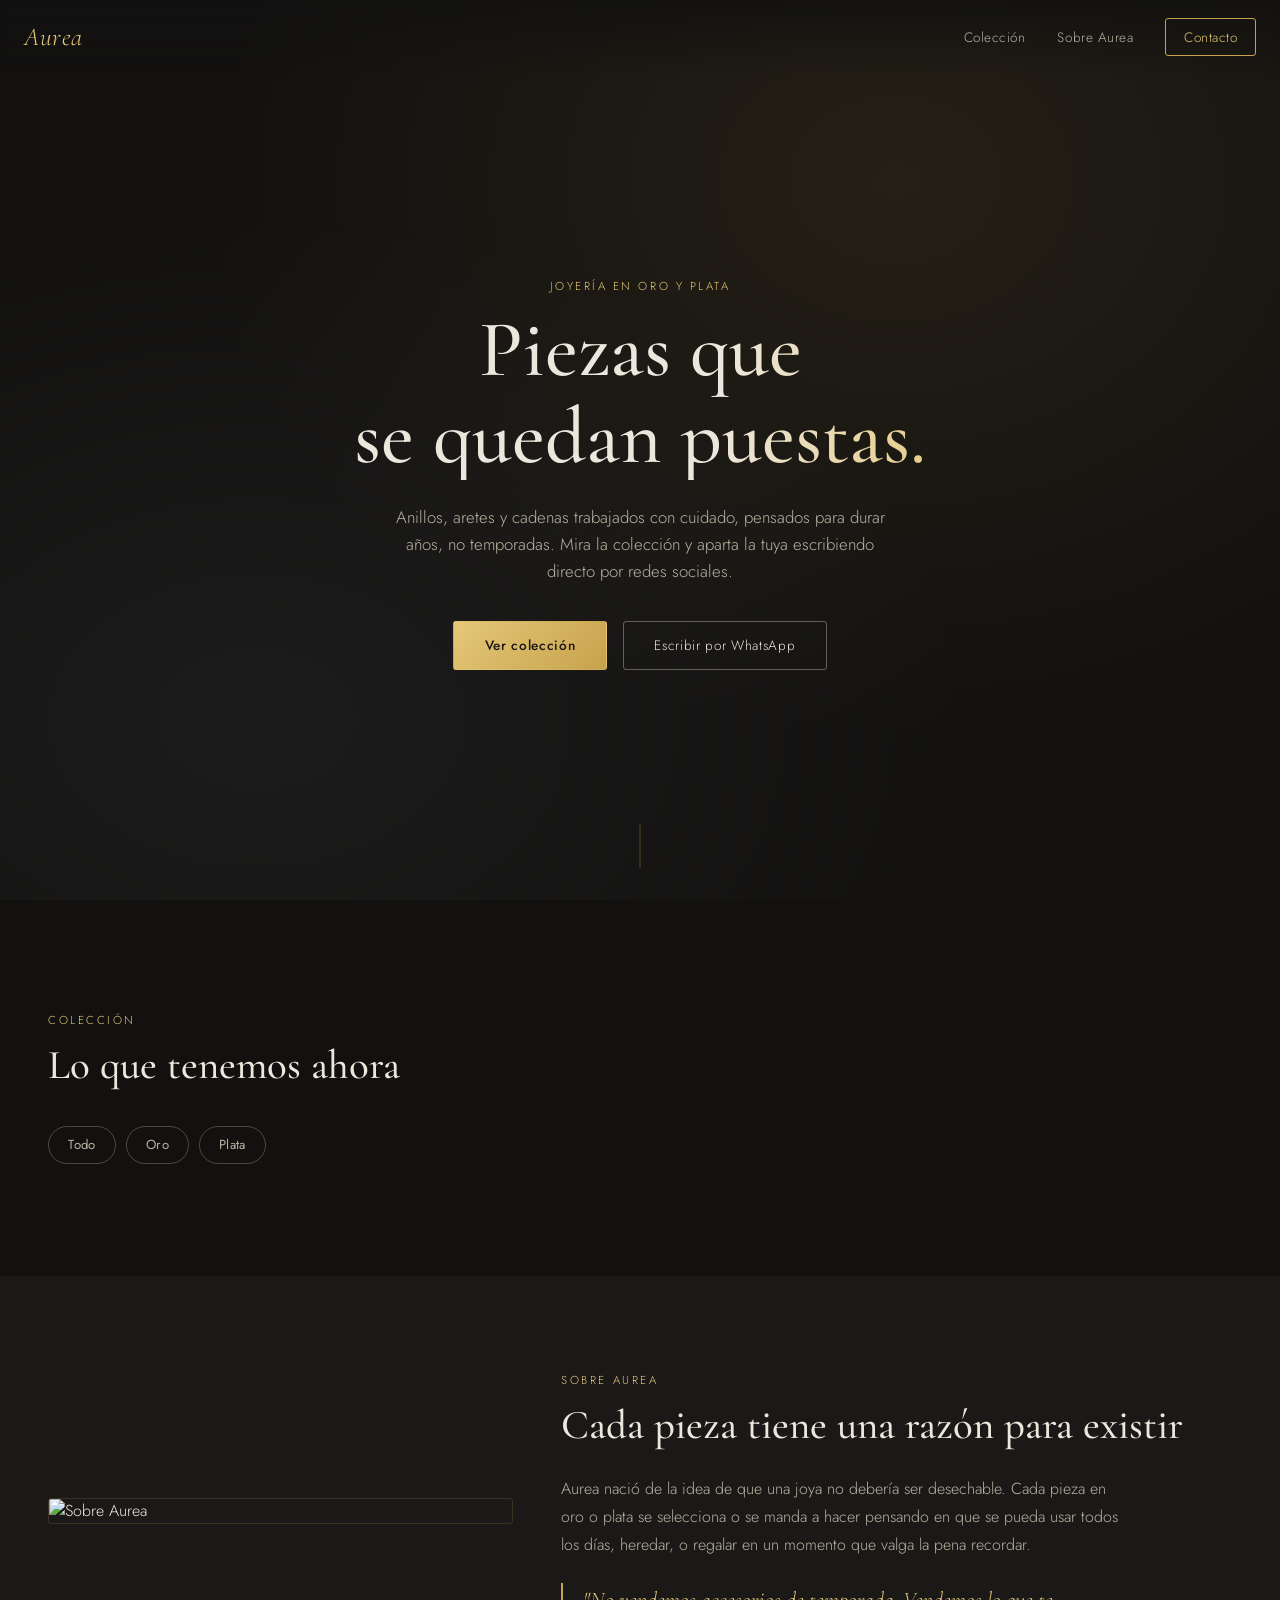
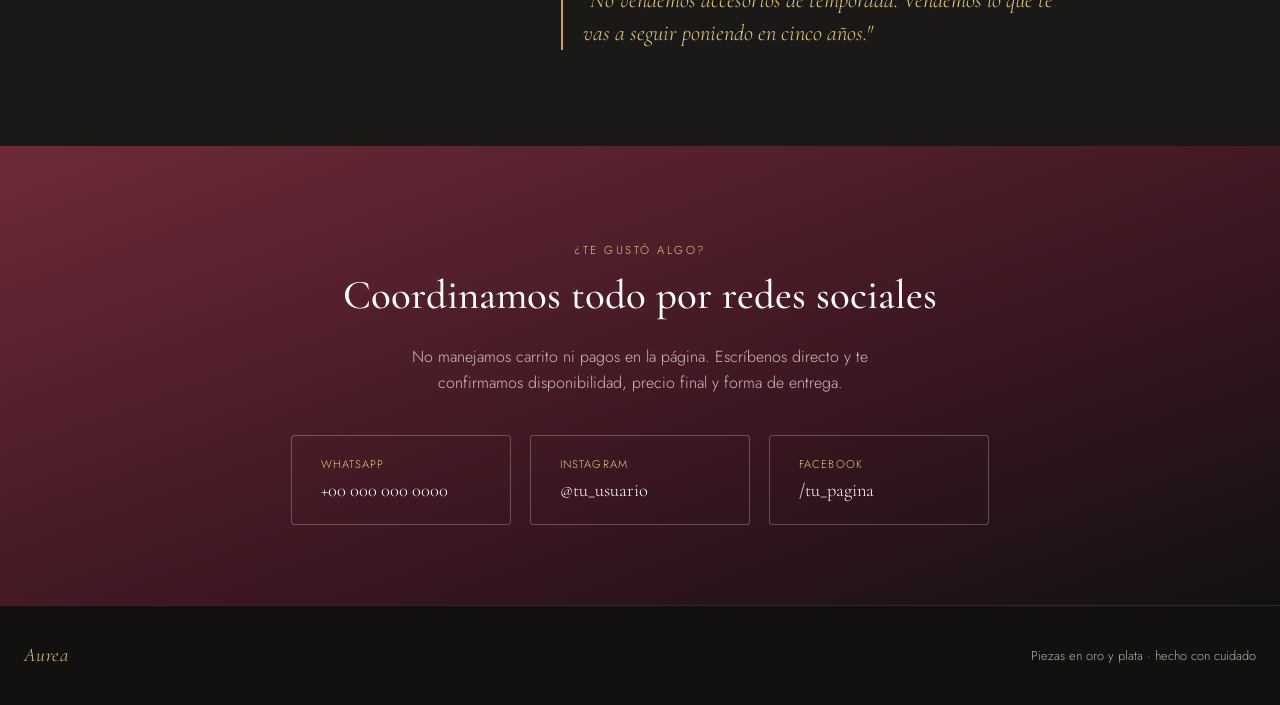
==== index.html @ 44db47fa "Add files via upload" ====
<!DOCTYPE html>
<html lang="es">
<head>
<meta charset="UTF-8">
<meta name="viewport" content="width=device-width, initial-scale=1.0">
<title>Aurea — Joyería en oro y plata</title>
<meta name="description" content="Piezas en oro y plata trabajadas con cuidado. Mira la colección y escríbenos por redes sociales.">

<!-- Fonts -->
<link rel="preconnect" href="https://fonts.googleapis.com">
<link rel="preconnect" href="https://fonts.gstatic.com" crossorigin>
<link href="https://fonts.googleapis.com/css2?family=Cormorant+Garamond:ital,wght@0,400;0,500;0,600;1,500&family=Jost:wght@300;400;500;600&display=swap" rel="stylesheet">

<!-- Bootstrap -->
<link href="https://cdn.jsdelivr.net/npm/bootstrap@5.3.8/dist/css/bootstrap.min.css" rel="stylesheet">
<!-- Estilos propios -->
<link href="assets/css/style.css" rel="stylesheet">
</head>
<body>

<!-- ============ NAV ============ -->
<nav class="site-nav" x-data="{ open: false }">
  <div class="nav-inner">
    <a href="#top" class="wordmark">Aurea</a>

    <button class="nav-toggle" @click="open = !open" :aria-expanded="open" aria-label="Abrir menú">
      <span></span><span></span><span></span>
    </button>

    <div class="nav-links" :class="{ 'is-open': open }">
      <a href="#coleccion" @click="open = false">Colección</a>
      <a href="#sobre" @click="open = false">Sobre Aurea</a>
      <a href="#contacto" @click="open = false" class="nav-cta">Contacto</a>
    </div>
  </div>
</nav>

<!-- ============ HERO ============ -->
<header id="top" class="hero">
  <div class="hero-inner">
    <p class="eyebrow" data-anim="eyebrow">Joyería en oro y plata</p>
    <h1 class="hero-title" data-anim="title">
      <span class="line">Piezas que</span>
      <span class="line">se quedan puestas.</span>
    </h1>
    <p class="hero-sub" data-anim="sub">
      Anillos, aretes y cadenas trabajados con cuidado, pensados para durar años, no temporadas.
      Mira la colección y aparta la tuya escribiendo directo por redes sociales.
    </p>
    <div class="hero-actions" data-anim="actions">
      <a href="#coleccion" class="btn-plate btn-plate--gold">Ver colección</a>
      <a href="https://wa.me/00000000000?text=Hola%2C%20vi%20tu%20cat%C3%A1logo%20y%20me%20interesa%20una%20pieza"
         target="_blank" rel="noopener" class="btn-plate btn-plate--outline">Escribir por WhatsApp</a>
    </div>
  </div>
  <div class="hero-scroll" aria-hidden="true"><span></span></div>
</header>

<!-- ============ COLECCIÓN ============ -->
<section id="coleccion" class="catalog" x-data="catalog()">
  <div class="container-fluid px-4 px-md-5">

    <div class="section-head">
      <p class="eyebrow">Colección</p>
      <h2 class="section-title">Lo que tenemos ahora</h2>
    </div>

    <div class="filter-row" role="tablist" aria-label="Filtrar por material">
      <button class="filter-chip" :class="{ active: filter === 'todo' }" @click="filter = 'todo'">Todo</button>
      <button class="filter-chip" :class="{ active: filter === 'oro' }" @click="filter = 'oro'">Oro</button>
      <button class="filter-chip" :class="{ active: filter === 'plata' }" @click="filter = 'plata'">Plata</button>
    </div>

    <div class="row g-4 product-grid">
      <template x-for="product in filtered()" :key="product.id">
        <div class="col-12 col-sm-6 col-lg-4 col-xl-3 reveal-item">
          <article class="product-card" @click="openProduct(product)" @mousemove="shine($event)" tabindex="0"
                    @keydown.enter="openProduct(product)">
            <span class="card-shine" aria-hidden="true"></span>
            <div class="product-photo">
              <img :src="product.img" :alt="product.name" loading="lazy">
              <span class="material-tag" x-text="product.material"></span>
            </div>
            <div class="product-info">
              <h3 x-text="product.name"></h3>
              <p class="product-price" x-text="product.price"></p>
            </div>
          </article>
        </div>
      </template>
    </div>

    <!-- Modal detalle de producto -->
    <div class="product-modal" x-show="selected" x-cloak @click.self="selected = null"
         x-transition.opacity>
      <div class="product-modal-panel" x-show="selected" x-transition>
        <button class="modal-close" @click="selected = null" aria-label="Cerrar">&times;</button>
        <template x-if="selected">
          <div class="row g-0">
            <div class="col-12 col-md-6">
              <img :src="selected.img" :alt="selected.name" class="modal-img">
            </div>
            <div class="col-12 col-md-6 modal-body">
              <span class="material-tag" x-text="selected.material"></span>
              <h3 x-text="selected.name"></h3>
              <p class="modal-desc" x-text="selected.desc"></p>
              <p class="product-price" x-text="selected.price"></p>
              <a class="btn-plate btn-plate--gold w-100"
                 :href="'https://wa.me/00000000000?text=Hola%2C%20me%20interesa%20' + encodeURIComponent(selected.name)"
                 target="_blank" rel="noopener">Preguntar por esta pieza</a>
            </div>
          </div>
        </template>
      </div>
    </div>

  </div>
</section>

<!-- ============ SOBRE AUREA ============ -->
<section id="sobre" class="about">
  <div class="container-fluid px-4 px-md-5">
    <div class="row g-5 align-items-center">
      <div class="col-12 col-lg-5 reveal-item">
        <div class="about-frame">
          <img src="https://placehold.co/700x820/1b1917/c7a24c?text=Foto+de+la+marca" alt="Sobre Aurea" loading="lazy">
        </div>
      </div>
      <div class="col-12 col-lg-7 reveal-item">
        <p class="eyebrow">Sobre Aurea</p>
        <h2 class="section-title">Cada pieza tiene una razón para existir</h2>
        <p class="about-text">
          Aurea nació de la idea de que una joya no debería ser desechable. Cada pieza en oro o plata
          se selecciona o se manda a hacer pensando en que se pueda usar todos los días, heredar,
          o regalar en un momento que valga la pena recordar.
        </p>
        <blockquote class="pull-quote">
          "No vendemos accesorios de temporada. Vendemos lo que te vas a seguir poniendo en cinco años."
        </blockquote>
      </div>
    </div>
  </div>
</section>

<!-- ============ CONTACTO ============ -->
<section id="contacto" class="contact">
  <div class="container-fluid px-4 px-md-5">
    <p class="eyebrow eyebrow--light">¿Te gustó algo?</p>
    <h2 class="section-title section-title--light">Coordinamos todo por redes sociales</h2>
    <p class="contact-sub">
      No manejamos carrito ni pagos en la página. Escríbenos directo y te confirmamos disponibilidad,
      precio final y forma de entrega.
    </p>

    <div class="contact-plates">
      <a href="https://wa.me/00000000000" target="_blank" rel="noopener" class="contact-plate">
        <span class="contact-plate__label">WhatsApp</span>
        <span class="contact-plate__value">+00 000 000 0000</span>
      </a>
      <a href="https://instagram.com/tu_usuario" target="_blank" rel="noopener" class="contact-plate">
        <span class="contact-plate__label">Instagram</span>
        <span class="contact-plate__value">@tu_usuario</span>
      </a>
      <a href="https://facebook.com/tu_pagina" target="_blank" rel="noopener" class="contact-plate">
        <span class="contact-plate__label">Facebook</span>
        <span class="contact-plate__value">/tu_pagina</span>
      </a>
    </div>
  </div>
</section>

<footer class="site-footer">
  <span class="wordmark wordmark--small">Aurea</span>
  <span class="footer-note">Piezas en oro y plata · hecho con cuidado</span>
</footer>

<!-- ============ SCRIPTS ============ -->
<script src="https://cdn.jsdelivr.net/npm/bootstrap@5.3.8/dist/js/bootstrap.bundle.min.js"></script>
<script src="https://cdnjs.cloudflare.com/ajax/libs/animejs/3.2.1/anime.min.js"></script>
<script src="assets/js/app.js"></script>
<script defer src="https://cdn.jsdelivr.net/npm/alpinejs@3.x.x/dist/cdn.min.js"></script>
</body>
</html>
---- assets/css/style.css ----
/* ==========================================================
   Design tokens
   ========================================================== */
:root{
  --bg:            #121110;
  --bg-soft:       #1b1917;
  --bg-card:       #1f1c19;
  --ink:           #ECE7DC;
  --ink-dim:       #b9b2a2;
  --gold:          #c7a24c;
  --gold-soft:     #e4c878;
  --silver:        #c6cbd1;
  --wine:          #6e2a38;
  --wine-soft:     #8a3a4a;

  --font-display:  'Cormorant Garamond', Georgia, serif;
  --font-body:     'Jost', 'Segoe UI', sans-serif;

  --radius-card:   3px;
  --edge:          1px solid rgba(199,162,76,0.18);
}

[x-cloak]{ display:none !important; }

*{ box-sizing:border-box; }

html{ scroll-behavior:smooth; }

body{
  background:var(--bg);
  color:var(--ink);
  font-family:var(--font-body);
  font-weight:300;
  margin:0;
  overflow-x:hidden;
}

a{ color:inherit; text-decoration:none; }

img{ max-width:100%; display:block; }

.eyebrow{
  font-family:var(--font-body);
  text-transform:uppercase;
  letter-spacing:0.22em;
  font-size:0.72rem;
  color:var(--gold-soft);
  margin-bottom:0.75rem;
}
.eyebrow--light{ color:var(--gold-soft); }

.section-title{
  font-family:var(--font-display);
  font-weight:500;
  font-size:clamp(1.9rem, 3.2vw, 2.8rem);
  color:var(--ink);
  margin-bottom:1.5rem;
}
.section-title--light{ color:#fff; }

.section-head{ margin-bottom:2.25rem; }

/* focus visibility for keyboard users */
a:focus-visible,
button:focus-visible,
.product-card:focus-visible{
  outline:2px solid var(--gold-soft);
  outline-offset:3px;
}

@media (prefers-reduced-motion: reduce){
  *{ animation:none !important; transition:none !important; }
}

/* ==========================================================
   Nav
   ========================================================== */
.site-nav{
  position:fixed;
  top:0; left:0; right:0;
  z-index:100;
  background:linear-gradient(to bottom, rgba(18,17,16,0.85), rgba(18,17,16,0));
  backdrop-filter:blur(2px);
}
.nav-inner{
  max-width:1400px;
  margin:0 auto;
  padding:1.1rem 1.5rem;
  display:flex;
  align-items:center;
  justify-content:space-between;
}
.wordmark{
  font-family:var(--font-display);
  font-style:italic;
  font-size:1.6rem;
  letter-spacing:0.02em;
  color:var(--gold-soft);
}
.wordmark--small{ font-size:1.2rem; }

.nav-links{
  display:flex;
  align-items:center;
  gap:2rem;
  font-size:0.85rem;
  letter-spacing:0.04em;
}
.nav-links a{ color:var(--ink-dim); transition:color .2s; }
.nav-links a:hover{ color:var(--gold-soft); }
.nav-cta{
  border:1px solid var(--gold);
  padding:0.5rem 1.1rem;
  border-radius:var(--radius-card);
  color:var(--gold-soft) !important;
}

.nav-toggle{
  display:none;
  flex-direction:column;
  gap:5px;
  background:none;
  border:none;
  padding:6px;
  cursor:pointer;
}
.nav-toggle span{
  width:22px; height:1px; background:var(--ink);
}

@media (max-width: 767px){
  .nav-toggle{ display:flex; }
  .nav-links{
    position:absolute;
    top:100%; left:0; right:0;
    flex-direction:column;
    align-items:flex-start;
    gap:1.1rem;
    background:var(--bg-soft);
    padding:1.5rem;
    border-top:var(--edge);
    display:none;
  }
  .nav-links.is-open{ display:flex; }
}

/* ==========================================================
   Hero
   ========================================================== */
.hero{
  min-height:100vh;
  display:flex;
  align-items:center;
  justify-content:center;
  position:relative;
  padding:7rem 1.5rem 4rem;
  background:
    radial-gradient(ellipse at 70% 20%, rgba(199,162,76,0.10), transparent 55%),
    radial-gradient(ellipse at 20% 80%, rgba(198,203,209,0.06), transparent 50%),
    var(--bg);
  text-align:center;
}
.hero-inner{ max-width:820px; }

.hero-title{
  font-family:var(--font-display);
  font-weight:500;
  font-size:clamp(2.6rem, 7vw, 5rem);
  line-height:1.08;
  margin:0 0 1.5rem;
  background:linear-gradient(100deg, var(--ink) 30%, var(--gold-soft) 50%, var(--ink) 70%);
  background-size:220% 100%;
  -webkit-background-clip:text;
  background-clip:text;
  color:transparent;
}
.hero-title .line{ display:block; }

.hero-sub{
  color:var(--ink-dim);
  font-size:1.05rem;
  max-width:520px;
  margin:0 auto 2.25rem;
  line-height:1.6;
}

.hero-actions{
  display:flex;
  gap:1rem;
  justify-content:center;
  flex-wrap:wrap;
}

.hero-scroll{
  position:absolute;
  bottom:2rem; left:50%;
  transform:translateX(-50%);
  width:1px; height:44px;
  background:rgba(199,162,76,0.35);
  overflow:hidden;
}
.hero-scroll span{
  position:absolute;
  top:-44px; left:0;
  width:1px; height:44px;
  background:var(--gold-soft);
  animation:scrollDrip 2.2s ease-in-out infinite;
}
@keyframes scrollDrip{
  0%{ top:-44px; }
  60%{ top:44px; }
  100%{ top:44px; }
}

/* ==========================================================
   Buttons ("plates")
   ========================================================== */
.btn-plate{
  display:inline-flex;
  align-items:center;
  justify-content:center;
  padding:0.85rem 1.9rem;
  font-size:0.85rem;
  letter-spacing:0.05em;
  border-radius:var(--radius-card);
  border:1px solid transparent;
  transition:transform .25s ease, box-shadow .25s ease, background .25s ease;
}
.btn-plate--gold{
  background:linear-gradient(135deg, var(--gold-soft), var(--gold));
  color:#1b1611;
  font-weight:500;
}
.btn-plate--gold:hover{
  transform:translateY(-2px);
  box-shadow:0 10px 24px -8px rgba(199,162,76,0.55);
}
.btn-plate--outline{
  border-color:rgba(236,231,220,0.35);
  color:var(--ink);
}
.btn-plate--outline:hover{
  border-color:var(--gold-soft);
  color:var(--gold-soft);
}

/* ==========================================================
   Catalog
   ========================================================== */
.catalog{ padding:7rem 0 6rem; }

.filter-row{
  display:flex;
  gap:0.6rem;
  margin-bottom:2.5rem;
  flex-wrap:wrap;
}
.filter-chip{
  background:transparent;
  border:1px solid rgba(236,231,220,0.25);
  color:var(--ink-dim);
  padding:0.5rem 1.2rem;
  border-radius:999px;
  font-size:0.82rem;
  letter-spacing:0.03em;
  cursor:pointer;
  transition:all .2s ease;
}
.filter-chip:hover{ border-color:var(--gold-soft); color:var(--ink); }
.filter-chip.active{
  background:var(--gold-soft);
  border-color:var(--gold-soft);
  color:#1b1611;
}

.product-card{
  position:relative;
  background:var(--bg-card);
  border:var(--edge);
  border-radius:var(--radius-card);
  overflow:hidden;
  cursor:pointer;
  height:100%;
  transition:transform .3s ease, border-color .3s ease;
}
.product-card:hover{
  transform:translateY(-4px);
  border-color:rgba(199,162,76,0.45);
}

.card-shine{
  position:absolute;
  inset:0;
  pointer-events:none;
  background:radial-gradient(circle 180px at var(--mx,50%) var(--my,50%), rgba(255,255,255,0.10), transparent 60%);
  opacity:0;
  transition:opacity .25s ease;
  z-index:2;
}
.product-card:hover .card-shine{ opacity:1; }

.product-photo{
  position:relative;
  aspect-ratio:4/5;
  overflow:hidden;
  background:var(--bg-soft);
}
.product-photo img{
  width:100%; height:100%;
  object-fit:cover;
}
.material-tag{
  position:absolute;
  top:0.8rem; left:0.8rem;
  background:rgba(18,17,16,0.75);
  color:var(--gold-soft);
  font-size:0.68rem;
  letter-spacing:0.08em;
  text-transform:uppercase;
  padding:0.3rem 0.7rem;
  border-radius:999px;
}
.product-info{ padding:1.1rem 1.2rem 1.3rem; }
.product-info h3{
  font-family:var(--font-display);
  font-size:1.15rem;
  font-weight:500;
  margin:0 0 0.3rem;
}
.product-price{
  color:var(--ink-dim);
  font-size:0.9rem;
  margin:0;
}

/* ==========================================================
   Product modal
   ========================================================== */
.product-modal{
  position:fixed;
  inset:0;
  z-index:200;
  background:rgba(10,9,8,0.82);
  display:flex;
  align-items:center;
  justify-content:center;
  padding:1.5rem;
}
.product-modal-panel{
  position:relative;
  background:var(--bg-card);
  border:var(--edge);
  border-radius:var(--radius-card);
  max-width:820px;
  width:100%;
  max-height:88vh;
  overflow:auto;
}
.modal-img{ width:100%; height:100%; object-fit:cover; min-height:280px; }
.modal-body{ padding:2rem; }
.modal-body h3{
  font-family:var(--font-display);
  font-size:1.6rem;
  margin:0.6rem 0 0.8rem;
}
.modal-desc{ color:var(--ink-dim); line-height:1.6; margin-bottom:1rem; }
.modal-close{
  position:absolute;
  top:0.8rem; right:0.8rem;
  background:rgba(18,17,16,0.6);
  border:none;
  color:var(--ink);
  width:36px; height:36px;
  border-radius:50%;
  font-size:1.4rem;
  line-height:1;
  cursor:pointer;
  z-index:3;
}

/* ==========================================================
   About
   ========================================================== */
.about{ padding:6rem 0; background:var(--bg-soft); }
.about-frame{
  border:var(--edge);
  border-radius:var(--radius-card);
  overflow:hidden;
}
.about-text{ color:var(--ink-dim); line-height:1.75; margin-bottom:1.5rem; max-width:560px; }
.pull-quote{
  font-family:var(--font-display);
  font-style:italic;
  font-size:1.4rem;
  color:var(--gold-soft);
  border-left:2px solid var(--gold);
  padding-left:1.2rem;
  margin:0;
  max-width:520px;
}

/* ==========================================================
   Contact
   ========================================================== */
.contact{
  padding:6rem 0 5rem;
  background:linear-gradient(160deg, var(--wine) 0%, #3a1620 60%, var(--bg) 100%);
  text-align:center;
}
.contact-sub{
  color:rgba(236,231,220,0.8);
  max-width:520px;
  margin:0 auto 2.5rem;
  line-height:1.6;
}
.contact-plates{
  display:flex;
  gap:1.2rem;
  justify-content:center;
  flex-wrap:wrap;
}
.contact-plate{
  display:flex;
  flex-direction:column;
  align-items:flex-start;
  gap:0.3rem;
  padding:1.2rem 1.8rem;
  border:1px solid rgba(236,231,220,0.28);
  border-radius:var(--radius-card);
  min-width:220px;
  transition:transform .25s ease, border-color .25s ease, background .25s ease;
}
.contact-plate:hover{
  transform:translateY(-3px);
  border-color:var(--gold-soft);
  background:rgba(236,231,220,0.06);
}
.contact-plate__label{
  text-transform:uppercase;
  letter-spacing:0.1em;
  font-size:0.7rem;
  color:var(--gold-soft);
}
.contact-plate__value{
  font-family:var(--font-display);
  font-size:1.15rem;
  color:#fff;
}

/* ==========================================================
   Footer
   ========================================================== */
.site-footer{
  padding:2.2rem 1.5rem;
  display:flex;
  align-items:center;
  justify-content:space-between;
  flex-wrap:wrap;
  gap:0.8rem;
  border-top:var(--edge);
  color:var(--ink-dim);
  font-size:0.8rem;
}

/* ==========================================================
   Scroll reveal (paired with anime.js)
   ========================================================== */
.reveal-item{
  opacity:0;
  transform:translateY(24px);
}
.reveal-item.is-visible{
  opacity:1;
  transform:none;
}
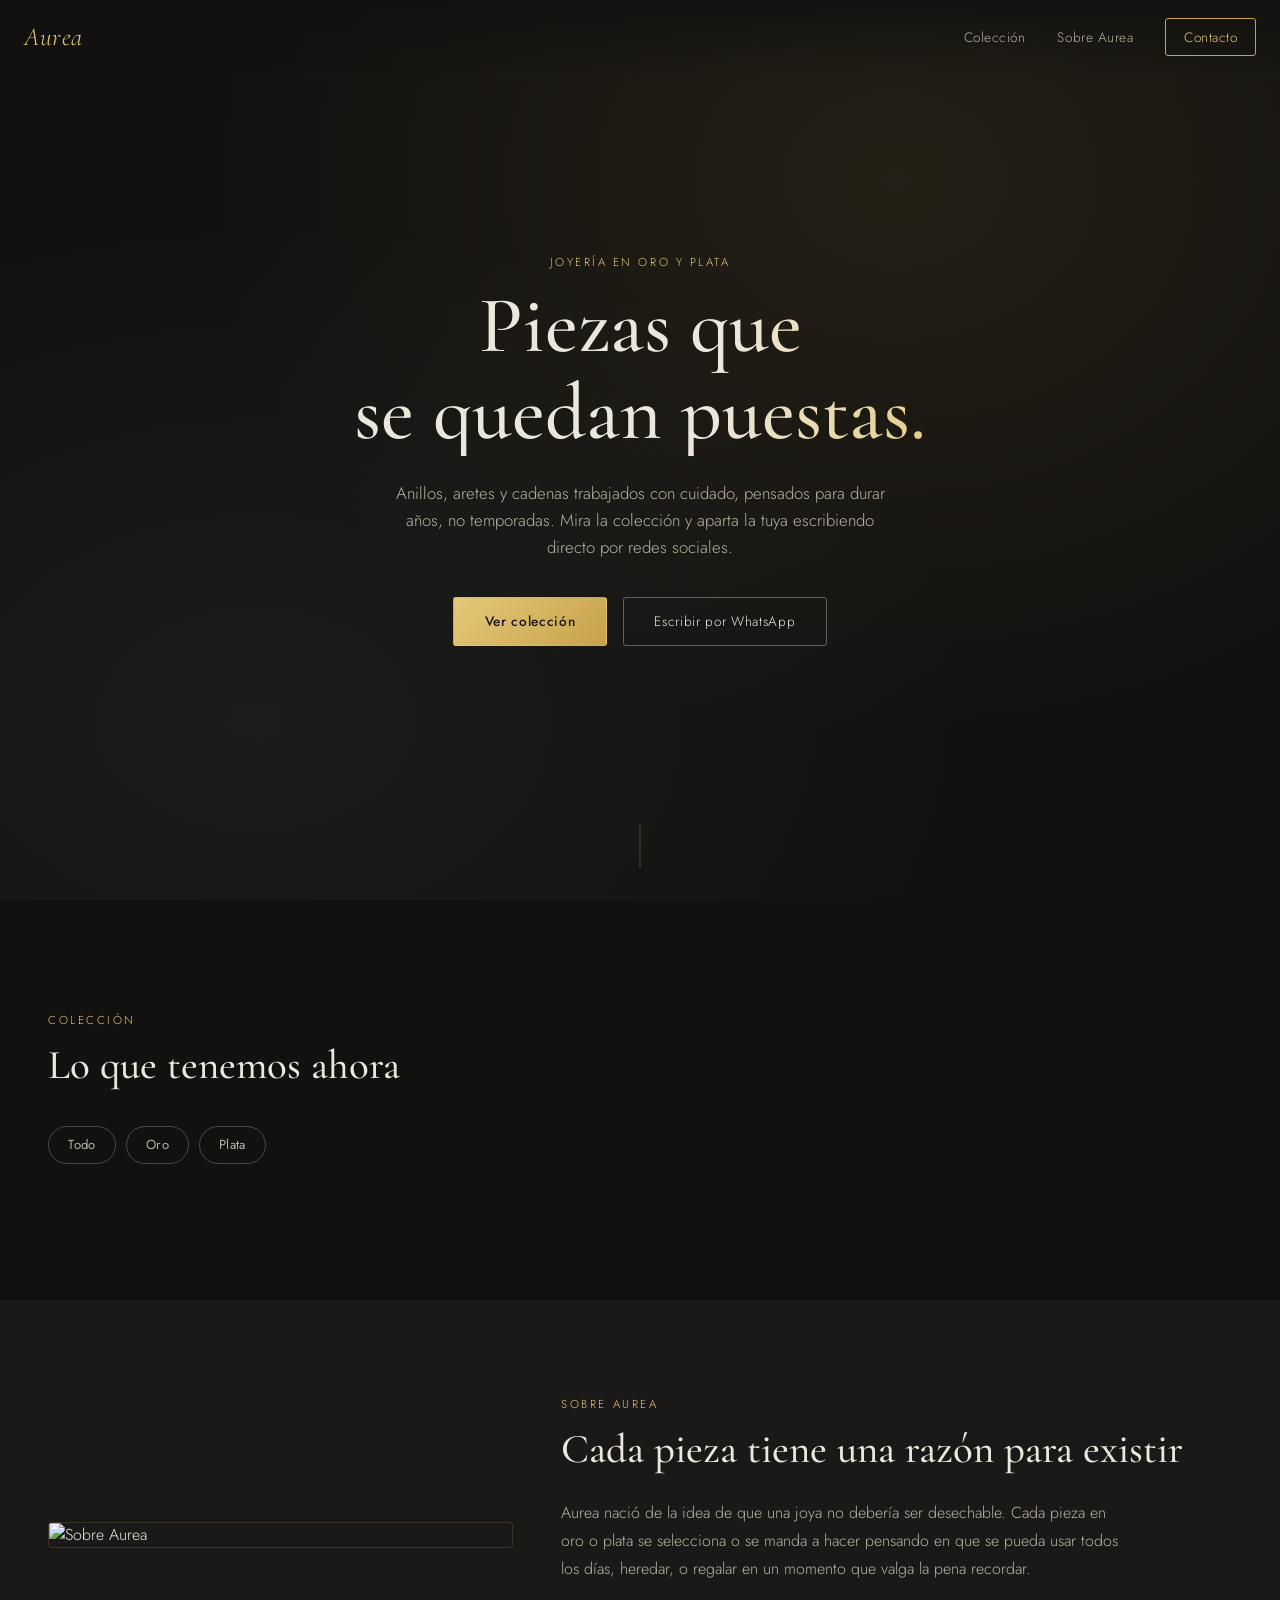
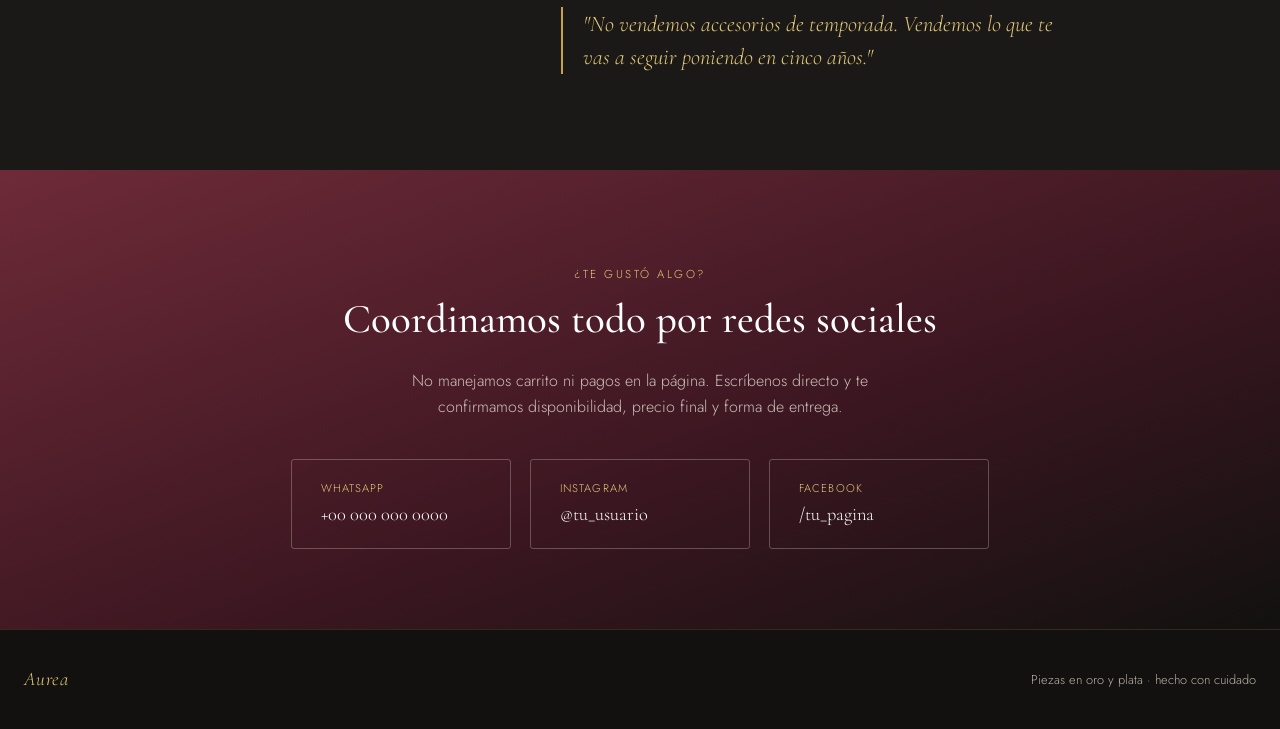
==== commit 19fb96f2: "Add files via upload" ====
--- a/index.html
+++ b/index.html
@@ -12,7 +12,8 @@
 <link href="https://fonts.googleapis.com/css2?family=Cormorant+Garamond:ital,wght@0,400;0,500;0,600;1,500&family=Jost:wght@300;400;500;600&display=swap" rel="stylesheet">
 
 <!-- Bootstrap -->
-<link href="https://cdn.jsdelivr.net/npm/bootstrap@5.3.8/dist/css/bootstrap.min.css" rel="stylesheet">
+<link href="https://cdn.jsdelivr.net/npm/bootstrap@5.3.3/dist/css/bootstrap.min.css" rel="stylesheet">
+
 <!-- Estilos propios -->
 <link href="assets/css/style.css" rel="stylesheet">
 </head>
@@ -71,9 +72,14 @@
       <button class="filter-chip" :class="{ active: filter === 'plata' }" @click="filter = 'plata'">Plata</button>
     </div>
 
-    <div class="row g-4 product-grid">
+    <p class="catalog-status" x-show="loading" x-cloak>Cargando colección…</p>
+    <p class="catalog-status" x-show="!loading && loadError" x-cloak>
+      No se pudo cargar el catálogo. Intenta recargar la página.
+    </p>
+
+    <div class="row g-4 product-grid" x-show="!loading && !loadError" x-cloak>
       <template x-for="product in filtered()" :key="product.id">
-        <div class="col-12 col-sm-6 col-lg-4 col-xl-3 reveal-item">
+        <div class="col-12 col-sm-6 col-lg-4 col-xl-3" x-transition>
           <article class="product-card" @click="openProduct(product)" @mousemove="shine($event)" tabindex="0"
                     @keydown.enter="openProduct(product)">
             <span class="card-shine" aria-hidden="true"></span>
@@ -175,9 +181,9 @@
 </footer>
 
 <!-- ============ SCRIPTS ============ -->
-<script src="https://cdn.jsdelivr.net/npm/bootstrap@5.3.8/dist/js/bootstrap.bundle.min.js"></script>
-<script src="https://cdnjs.cloudflare.com/ajax/libs/animejs/3.2.1/anime.min.js"></script>
+<script src="https://cdn.jsdelivr.net/npm/bootstrap@5.3.3/dist/js/bootstrap.bundle.min.js"></script>
+<script src="https://cdn.jsdelivr.net/npm/animejs/dist/bundles/anime.umd.min.js"></script>
 <script src="assets/js/app.js"></script>
 <script defer src="https://cdn.jsdelivr.net/npm/alpinejs@3.x.x/dist/cdn.min.js"></script>
 </body>
-</html>
+</html>
--- a/assets/css/style.css
+++ b/assets/css/style.css
@@ -189,6 +189,7 @@
   gap:1rem;
   justify-content:center;
   flex-wrap:wrap;
+  margin-bottom:3rem;
 }
 
 .hero-scroll{
@@ -199,6 +200,14 @@
   background:rgba(199,162,76,0.35);
   overflow:hidden;
 }
+
+/* En móvil no hay suficiente alto para el hero + la línea de scroll
+   sin que se encime con los botones, y el gesto de scroll ya es obvio
+   al tacto, así que la ocultamos por completo. */
+@media (max-width: 767px){
+  .hero-scroll{ display:none; }
+  .hero{ padding-bottom:3rem; }
+}
 .hero-scroll span{
   position:absolute;
   top:-44px; left:0;
@@ -248,6 +257,12 @@
    Catalog
    ========================================================== */
 .catalog{ padding:7rem 0 6rem; }
+
+.catalog-status{
+  color:var(--ink-dim);
+  font-size:0.95rem;
+  padding:2rem 0;
+}
 
 .filter-row{
   display:flex;
@@ -472,4 +487,4 @@
 .reveal-item.is-visible{
   opacity:1;
   transform:none;
-}
+}
